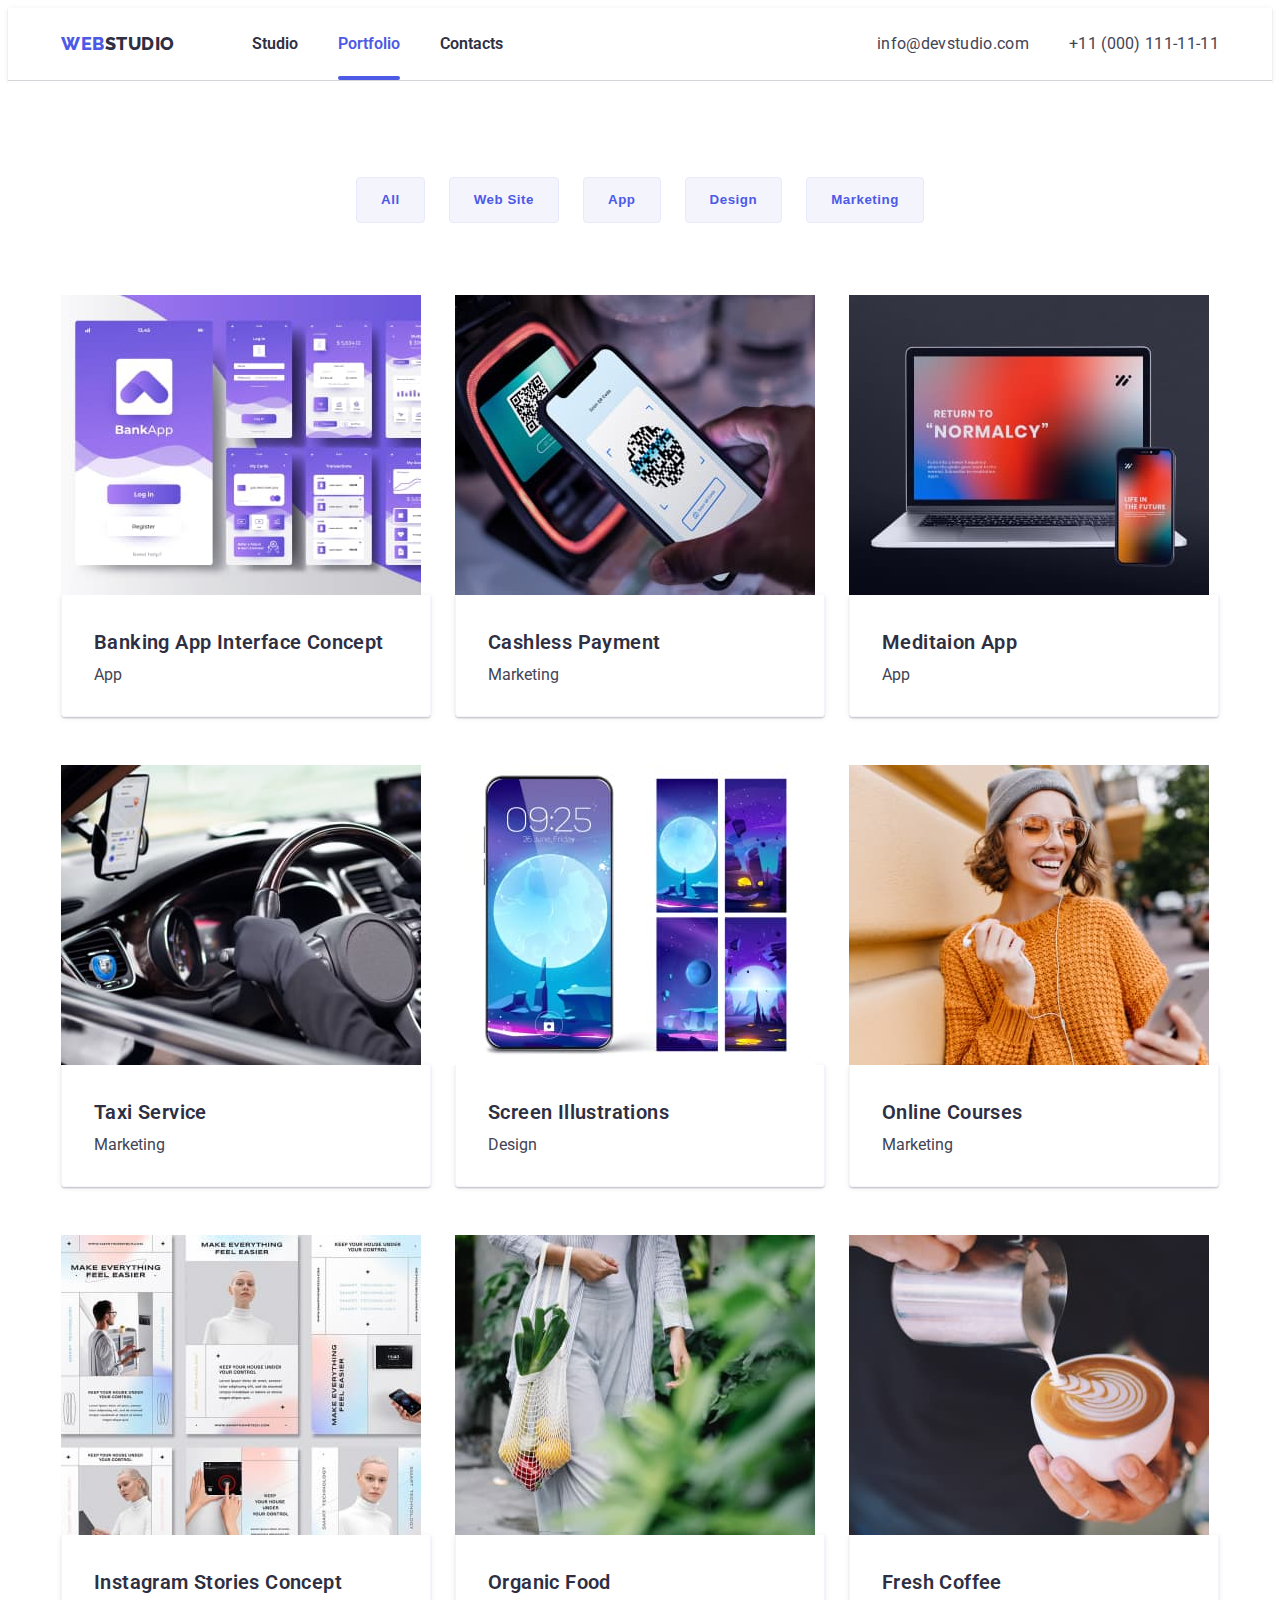
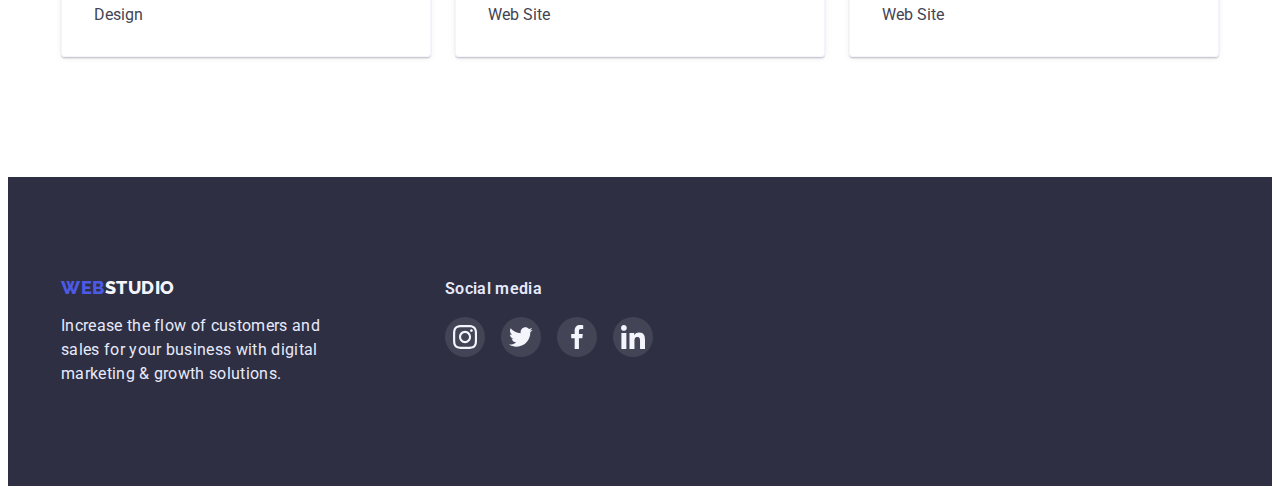
==== portfolio.html @ d8ff70f6 "copy_from_hw5" ====
<!DOCTYPE html>
<html lang="en">
  <head>
    <meta charset="UTF-8" />
    <meta http-equiv="X-UA-Compatible" content="IE=edge" />
    <!-- <meta name="viewport" content="width=device-width, initial-scale=1.0" /> -->
    <title>WebStudio</title>
    <link
      href="https://fonts.googleapis.com/css2?family=Raleway:wght@700;800&family=Roboto:wght@400;500;700;900&display=swap"
      rel="stylesheet"
    />
    <link
      rel="stylesheet"
      href="https://cdnjs.cloudflare.com/ajax/libs/modern-normalize/1.1.0/modern-normalize.min.css"
      integrity="sha512-wpPYUAdjBVSE4KJnH1VR1HeZfpl1ub8YT/NKx4PuQ5NmX2tKuGu6U/JRp5y+Y8XG2tV+wKQpNHVUX03MfMFn9Q=="
      crossorigin="anonymous"
      referrerpolicy="no-referrer"
    />
    <link rel="stylesheet" href="css/styles.css" />
  </head>

  <body>
    <header class="header">
      <div class="container">
        <nav>
          <a class="logo" href="/"><span class="logo-web">Web</span>Studio</a>
          <ul class="site-nav list">
            <li><a class="link" href="index.html">Studio</a></li>
            <li>
              <a class="link current-page" href="portfolio.html">Portfolio</a>
            </li>
            <li><a class="link" href="">Contacts</a></li>
          </ul>
        </nav>
        <ul class="contacts list">
          <li>
            <a class="link" href="mailto:info@devstudio.com">
              info@devstudio.com
            </a>
          </li>
          <li>
            <a class="link" href="tel:+11(000)111-11-11">+11 (000) 111-11-11</a>
          </li>
        </ul>
      </div>
    </header>
    <main>
      <section class="portfolio">
        <div class="container">
          <h1 class="hide-header">Portfolio</h1>
          <ul class="list filter-list">
            <li class="item list-gap">
              <button class="portfolio-button" type="button">All</button>
            </li>
            <li class="item list-gap">
              <button class="portfolio-button" type="button">Web Site</button>
            </li>
            <li class="item list-gap">
              <button class="portfolio-button" type="button">App</button>
            </li>
            <li class="item list-gap">
              <button class="portfolio-button" type="button">Design</button>
            </li>
            <li class="item list-gap">
              <button class="portfolio-button" type="button">Marketing</button>
            </li>
          </ul>
          <ul class="list portfolio-list">
            <li class="item">
              <a href="" class="portfolio-link">
                <div class="image-wrapper">
                  <img
                    src="images/bnk_app.jpg"
                    width="360"
                    alt="Banking App Interface Concept"
                  />
                  <div class="cover">
                    <p class="cover-text">
                      14 Stylish and User-Friendly App Design Concepts · Task
                      Manager App · Calorie Tracker App · Exotic Fruit Ecommerce
                      App · Cloud Storage App
                    </p>
                  </div>
                </div>

                <div class="portfolio-caption">
                  <h2 class="portfolio-title">Banking App Interface Concept</h2>
                  <p class="portfolio-type">App</p>
                </div>
              </a>
            </li>
            <li class="item">
              <a href="" class="portfolio-link">
                <div class="image-wrapper">
                  <img
                    src="images/cash_pay.jpg"
                    width="360"
                    alt="Cashless Payment"
                  />
                  <div class="cover">
                    <p class="cover-text">
                      14 Stylish and User-Friendly App Design Concepts · Task
                      Manager App · Calorie Tracker App · Exotic Fruit Ecommerce
                      App · Cloud Storage App
                    </p>
                  </div>
                </div>

                <div class="portfolio-caption">
                  <h2 class="portfolio-title">Cashless Payment</h2>
                  <p class="portfolio-type">Marketing</p>
                </div>
              </a>
            </li>
            <li class="item">
              <a href="" class="portfolio-link">
                <div class="image-wrapper">
                  <img
                    src="images/med_app.jpg"
                    width="360"
                    alt="Meditaion App"
                  />
                  <div class="cover">
                    <p class="cover-text">
                      14 Stylish and User-Friendly App Design Concepts · Task
                      Manager App · Calorie Tracker App · Exotic Fruit Ecommerce
                      App · Cloud Storage App
                    </p>
                  </div>
                </div>

                <div class="portfolio-caption">
                  <h2 class="portfolio-title">Meditaion App</h2>
                  <p class="portfolio-type">App</p>
                </div>
              </a>
            </li>
            <li class="item">
              <a href="" class="portfolio-link">
                <div class="image-wrapper">
                  <img
                    src="images/taxi_srv.jpg"
                    width="360"
                    alt="Taxi Service"
                  />
                  <div class="cover">
                    <p class="cover-text">
                      14 Stylish and User-Friendly App Design Concepts · Task
                      Manager App · Calorie Tracker App · Exotic Fruit Ecommerce
                      App · Cloud Storage App
                    </p>
                  </div>
                </div>

                <div class="portfolio-caption">
                  <h2 class="portfolio-title">Taxi Service</h2>
                  <p class="portfolio-type">Marketing</p>
                </div>
              </a>
            </li>
            <li class="item">
              <a href="" class="portfolio-link">
                <div class="image-wrapper">
                  <img
                    src="images/scr_ill.jpg"
                    width="360"
                    alt="Screen Illustrations"
                  />
                  <div class="cover">
                    <p class="cover-text">
                      14 Stylish and User-Friendly App Design Concepts · Task
                      Manager App · Calorie Tracker App · Exotic Fruit Ecommerce
                      App · Cloud Storage App
                    </p>
                  </div>
                </div>

                <div class="portfolio-caption">
                  <h2 class="portfolio-title">Screen Illustrations</h2>
                  <p class="portfolio-type">Design</p>
                </div>
              </a>
            </li>
            <li class="item">
              <a href="" class="portfolio-link">
                <div class="image-wrapper">
                  <img
                    src="images/onl_crs.jpg"
                    width="360"
                    alt="Online Courses"
                  />
                  <div class="cover">
                    <p class="cover-text">
                      14 Stylish and User-Friendly App Design Concepts · Task
                      Manager App · Calorie Tracker App · Exotic Fruit Ecommerce
                      App · Cloud Storage App
                    </p>
                  </div>
                </div>

                <div class="portfolio-caption">
                  <h2 class="portfolio-title">Online Courses</h2>
                  <p class="portfolio-type">Marketing</p>
                </div>
              </a>
            </li>
            <li class="item">
              <a href="" class="portfolio-link">
                <div class="image-wrapper">
                  <img
                    src="images/inst_cnc.jpg"
                    width="360"
                    alt="Instagram Stories Concept"
                  />
                  <div class="cover">
                    <p class="cover-text">
                      14 Stylish and User-Friendly App Design Concepts · Task
                      Manager App · Calorie Tracker App · Exotic Fruit Ecommerce
                      App · Cloud Storage App
                    </p>
                  </div>
                </div>

                <div class="portfolio-caption">
                  <h2 class="portfolio-title">Instagram Stories Concept</h2>
                  <p class="portfolio-type">Design</p>
                </div>
              </a>
            </li>
            <li class="item">
              <a href="" class="portfolio-link">
                <div class="image-wrapper">
                  <img src="images/org_fd.jpg" width="360" alt="Organic Food" />
                  <div class="cover">
                    <p class="cover-text">
                      14 Stylish and User-Friendly App Design Concepts · Task
                      Manager App · Calorie Tracker App · Exotic Fruit Ecommerce
                      App · Cloud Storage App
                    </p>
                  </div>
                </div>

                <div class="portfolio-caption">
                  <h2 class="portfolio-title">Organic Food</h2>
                  <p class="portfolio-type">Web Site</p>
                </div>
              </a>
            </li>
            <li class="item">
              <a href="" class="portfolio-link">
                <div class="image-wrapper">
                  <img
                    src="images/frsh_cff.jpg"
                    width="360"
                    alt="Fresh Coffee"
                  />
                  <div class="cover">
                    <p class="cover-text">
                      14 Stylish and User-Friendly App Design Concepts · Task
                      Manager App · Calorie Tracker App · Exotic Fruit Ecommerce
                      App · Cloud Storage App
                    </p>
                  </div>
                </div>

                <div class="portfolio-caption">
                  <h2 class="portfolio-title">Fresh Coffee</h2>
                  <p class="portfolio-type">Web Site</p>
                </div>
              </a>
            </li>
          </ul>
        </div>
      </section>
    </main>
    <footer class="footer">
      <div class="container">
        <div class="footer-layout">
          <div class="footer-block">
            <a class="logo link" href="/">
              <span class="logo-web">Web</span>Studio
            </a>
            <p class="appeal">
              Increase the flow of customers and sales for your business with
              digital marketing & growth solutions.
            </p>
          </div>
          <div class="footer-block">
            <b class="fotter-title">Social media</b>
            <ul class="list social-list">
              <li class="social-item">
                <a href="" class="social-link">
                  <svg class="social-icon" width="24" height="24">
                    <use href="./images/icons.svg#instagram"></use>
                  </svg>
                </a>
              </li>
              <li class="social-item">
                <a href="" class="social-link">
                  <svg class="social-icon" width="24" height="24">
                    <use href="./images/icons.svg#twitter"></use>
                  </svg>
                </a>
              </li>
              <li class="social-item">
                <a href="" class="social-link">
                  <svg class="social-icon" width="24" height="24">
                    <use href="./images/icons.svg#facebook"></use>
                  </svg>
                </a>
              </li>
              <li class="social-item">
                <a href="" class="social-link">
                  <svg class="social-icon" width="24" height="24">
                    <use href="./images/icons.svg#linkedin"></use>
                  </svg>
                </a>
              </li>
            </ul>
          </div>
        </div>
      </div>
    </footer>
  </body>
</html>
---- css/styles.css ----
/* основной цвет текста  #434455  */
/* вторичный цвет текста  #2E2F42 */
/* белый  #FFFFFF */
/* белый2 (подвал) logo  #F4F4FD */
/* белый2 (подвал) text  #E7E9FC   */
/* акцент #4D5AE5   */

/* цвет фона   #FFFFFF */

/* font-family: 'Raleway', sans-serif;
font-family: 'Roboto', sans-serif; */

:root {
    --slate: #434455;
    --navy-blue: #2e2f42;
    --iris: #4d5ae5;
    --activ-btn-color: #404bbf;
    --white: #ffffff;
    --cloud: #f4f4fd;
    --cornflower: #e7e9fc;
    --light-slate: #8e8f99;
    --green: #31d0aa;

    --modal-color: #fcfcfc;

    --transition-time: 250ms;
    --cub-bez: cubic-bezier(0.4, 0, 0.2, 1);
    --transition-type: var(--transition-time) var(--cub-bez);
}

body {
    background-color: var(--white);
    color: var(--slate);
    font-family: "Roboto", sans-serif;
}

h1,
h2,
h3,
p {
    margin-top: 0;
    margin-bottom: 0;
}

img {
    display: block;
    max-width: 100%;
    height: auto;
}

.container {
    margin-left: auto;
    margin-right: auto;
    width: 1158px;
    padding-left: 15px;
    padding-right: 15px;
}

.list {
    list-style: none;
    margin-top: 0;
    margin-bottom: 0;
    padding-left: 0;
}

.list-gap + .list-gap {
    margin-left: 24px;
}

.item {
    background-color: var(--white);
}

.hide-header {
    font-size: 0;
}

.section {
    padding-top: 120px;
    padding-bottom: 120px;
}

.header {
    background: var(--white);
    border-bottom: 1px solid rgba(46, 47, 66, 0.2);
    box-shadow: 0px 2px 1px rgba(46, 47, 66, 0.08), 0px 1px 1px rgba(46, 47, 66, 0.16),
        0px 1px 6px rgba(46, 47, 66, 0.08);
}

.header > .container {
    display: flex;
}

.header nav,
.header .site-nav,
.header .contacts {
    display: flex;
    align-items: center;
}

.site-nav li + li,
.contacts li + li {
    margin-left: 40px;
}

.header .contacts {
    margin-left: auto;
}

.header .logo {
    text-transform: uppercase;

    font-size: 18px;
    font-family: "Raleway";
    font-weight: 800;
    letter-spacing: 0.03em;
    color: var(--navy-blue);
    line-height: 1.33;

    transition: color var(--transition-type);
}

.logo,
.site-nav .link {
    color: var(--navy-blue);
    text-decoration: none;

    transition: color var(--transition-type);
}

.site-nav .link.current-page {
    color: var(--iris);
}

.logo,
.site-nav .link {
    display: inline-block;
    padding-bottom: 24px;
    padding-top: 24px;
}

.logo-web {
    color: var(--iris);
}

.header .logo:hover,
.header .logo:focus,
.site-nav .link:hover,
.site-nav .link:focus {
    color: var(--iris);
}

.contacts {
    margin-top: 0;
    margin-bottom: 0;
    padding-left: 0;
    line-height: 1.5;
}

.contacts .link {
    color: inherit;
    text-decoration: none;
    display: block;
    padding-bottom: 24px;
    padding-top: 24px;

    font-weight: inherit;
    letter-spacing: 0.02em;

    transition: color var(--transition-type);
}

.contacts .link:hover,
.contacts .link:focus {
    color: var(--iris);
}

.site-nav .link:active {
    color: var(--iris);
}

/* footer */

.footer {
    color: var(--cornflower);
    background-color: var(--navy-blue);
}

.footer .logo {
    text-transform: uppercase;

    padding: 0;

    font-size: 18px;
    font-family: "Raleway";
    font-weight: 800;
    letter-spacing: 0.03em;

    color: var(--cloud);
    line-height: 1.17;
    display: inline-block;
    margin-bottom: 16px;

    transition: color var(--transition-type);
}

.footer .logo:hover,
.footer .logo:focus {
    color: var(--iris);
}

.footer {
    padding-top: 100px;
    padding-bottom: 100px;
}

.appeal {
    max-width: 264px;
    line-height: 1.5;
    letter-spacing: 0.02em;
}

.footer-layout {
    display: flex;
    gap: 120px;
}

.fotter-title {
    display: inline-block;

    font-weight: 600;
    line-height: 1.5;
    letter-spacing: 0.02em;
    margin-bottom: 16px;
}

.footer .social-link {
    background-color: rgba(255, 255, 255, 0.1);

    transition: background-color var(--transition-type);
}

.social-icon {
    fill: var(--cloud);
}

.social-link:hover,
.social-link:focus {
    background-color: var(--green);
}

.footer .social-list {
    gap: 16px;
}

/*hero*/

.hero {
    max-width: 1440px;
    background: var(--navy-blue);
}

.hero-text {
    color: var(--white);
    text-align: center;
    width: 50%;
    margin-left: auto;
    margin-right: auto;

    font-weight: 600;
    font-size: 56px;
    line-height: 1.07;
    letter-spacing: 0.02em;
}

.hero-button {
    display: block;

    color: var(--white);
    border: none;
    box-shadow: 0px 4px 4px rgba(0, 0, 0, 0.15);
    border-radius: 4px;

    font-family: inherit;
    font-weight: 600;
    line-height: 1.19;
    letter-spacing: 0.04em;

    padding: 16px 32px;
    margin-left: auto;
    margin-right: auto;
    margin-top: 48px;

    transition: box-shadow var(--transition-type);
}

.hero {
    padding-top: 192px;
    padding-bottom: 192px;
}

.hero-button,
.hero-button:hover,
.hero-button:focus {
    background-color: var(--iris);
    box-shadow: 0px 1px 6px rgba(46, 47, 66, 0.08), 0px 1px 1px rgba(46, 47, 66, 0.16),
        0px 2px 1px rgba(46, 47, 66, 0.08);
}

.hero-button:active {
    background-color: var(--activ-btn-color);
    box-shadow: 0px 4px 4px rgba(0, 0, 0, 0.15);
}

.site-nav {
    font-weight: 600;
    margin-top: 0;
    margin-right: 0;
    margin-bottom: 0;
    margin-left: 77px;
    padding: 0;
    line-height: 1.5;
}

.overlay {
    margin-left: auto;
    margin-right: auto;

    background-repeat: no-repeat;
    background-image: linear-gradient(to right, rgba(46, 47, 66, 0.8), rgba(46, 47, 66, 0.8)),
        url(../images/people-office_1_min.jpg);
    background-size: contain;
    background-position: center;
}

/* features */

.features {
    background-color: var(--white);
}

.features-title {
    color: var(--navy-blue);
    font-weight: 600;
    font-size: 20px;
    line-height: 1.2;
    letter-spacing: 0.02em;

    margin-bottom: 8px;
}

.features-list {
    display: flex;
    gap: 24px;
}

.features-text,
.team-job {
    line-height: 1.5;
    letter-spacing: 0.02em;
}

.features-svg {
    display: flex;
    justify-content: center;
    align-items: center;
    height: 112px;
    margin-bottom: 8px;
    background-color: var(--cloud);
}

.features-icon {
    width: 64px;
    height: 64px;
}

.features-list .item {
    width: 100%;
}

/* product */

.product {
    background-color: var(--white);
    padding-bottom: 120px;
}

.product-title,
.team-title {
    color: var(--navy-blue);
    font-weight: 700;
    font-size: 36px;
    line-height: 1.11;
    letter-spacing: 0.02em;
    text-align: center;

    margin-bottom: 72px;
}

.product-list {
    display: flex;
    justify-content: space-between;
}

/* team */

.team {
    background-color: var(--cloud);
}

.card-content {
    padding-top: 32px;
    padding-bottom: 32px;

    box-shadow: 0px 1px 6px rgba(46, 47, 66, 0.08), 0px 1px 1px rgba(46, 47, 66, 0.16),
        0px 2px 1px rgba(46, 47, 66, 0.08);
    border-radius: 0px 0px 4px 4px;
}

.team-employee {
    color: var(--navy-blue);
    font-weight: 600;
    font-size: 20px;
    line-height: 1.5;
    letter-spacing: 0.02em;
    text-align: center;

    margin-bottom: 8px;
}

.team-job {
    text-align: center;
    margin-bottom: 8px;
}

.team-list {
    display: flex;
    justify-content: space-between;
}

.team-list > .item {
    background-color: var(--white);
}

.social-list {
    display: flex;
    justify-content: center;
    gap: 24px;
}

.social-link {
    display: flex;
    justify-content: center;
    align-items: center;
    width: 40px;
    height: 40px;
    background-color: var(--iris);
    border-radius: 50%;

    transition: background-color var(--transition-type);
}

/* customers */

.customers-title {
    color: var(--navy-blue);
    font-weight: 700;
    font-size: 36px;
    line-height: 1.17;
    letter-spacing: 0.03em;
    text-align: center;
    margin-bottom: 72px;
}

.customers-list {
    display: flex;
    justify-content: center;
    gap: 24px;
}

.customers-item {
    display: flex;
    justify-content: center;
    align-items: center;
    height: 88px;
    flex-basis: calc((100% - 24px * 5) / 6);
}

.customers-link {
    display: flex;
    justify-content: center;
    align-items: center;
    fill: var(--light-slate);
    width: 100%;
    height: 100%;

    border: 1px solid var(--light-slate);
    border-radius: 4px;

    transition: fill var(--transition-type), border-color var(--transition-type);
}

.customers-icon {
    width: 104px;
    height: 56px;

    fill: inherit;
}

.customers-link:hover,
.customers-link:focus {
    fill: var(--iris);
    border-color: var(--iris);
}

/* portfolio */

.portfolio-button {
    color: var(--iris);
    background-color: var(--cloud);
    font-weight: 600;
    letter-spacing: 0.04em;
    line-height: 1.5;
    border: 1px solid var(--cornflower);
    border-radius: 4px;
    padding: 12px 24px;

    transition: color var(--transition-type), background-color var(--transition-type), box-shadow var(--transition-type);
}

.portfolio-button:hover,
.portfolio-button:focus {
    cursor: pointer;
    color: var(--white);
    background-color: var(--iris);

    box-shadow: 0px 3px 1px rgba(0, 0, 0, 0.1), 0px 2px 1px rgba(0, 0, 0, 0.08), 0px 2px 2px rgba(0, 0, 0, 0.12);
}

.portfolio-button:active {
    background-color: var(--activ-btn-color);
}

.portfolio-title {
    font-weight: 600;
    font-size: 20px;
    line-height: 1.5;
    letter-spacing: 0.02em;
    color: var(--navy-blue);

    margin-bottom: 8px;
}

.portfolio {
    padding-top: 96px;
    padding-bottom: 120px;
    background-color: var(--white);
}

.filter-list {
    display: flex;
    justify-content: center;
    margin-bottom: 72px;
}

.filter-list li + li {
    margin-left: 24px;
}

.portfolio-list {
    display: flex;
    flex-wrap: wrap;
    column-gap: 24px;
    row-gap: 48px;
}

.portfolio-list > li {
    flex-basis: calc((100% - 48px) / 3);
}

.portfolio-caption {
    padding-top: 32px;
    padding-right: 32px;
    padding-bottom: 32px;
    padding-left: 32px;

    border-right: 0.5px solid var(--cloud);
    border-bottom: 0.5px solid var(--cloud);
    border-left: 0.5px solid var(--cloud);

    box-shadow: 0px 1px 6px rgba(46, 47, 66, 0.08), 0px 1px 1px rgba(46, 47, 66, 0.16),
        0px 2px 1px rgba(46, 47, 66, 0.08);

    border-radius: 0px 0px 4px 4px;
}

.portfolio-list .portfolio-link {
    text-decoration: none;
    transition: box-shadow var(--transition-type);
}

.portfolio-list .portfolio-link:hover,
.portfolio-list .portfolio-link:focus {
    box-shadow: 0px 1px 6px rgba(46, 47, 66, 0.08), 0px 1px 1px rgba(46, 47, 66, 0.16),
        0px 2px 1px rgba(46, 47, 66, 0.08);
    border-radius: 0px 0px 4px 4px;
}

.portfolio-type {
    color: var(--slate);
}

/* modal window */

.backdrop {
    position: fixed;
    top: 0;
    left: 0;

    width: 100%;
    height: 100%;
    background-color: rgba(46, 47, 66, 0.4);

    opacity: 1;
    transition: opacity var(--transition-type);
}

.backdrop.is-hidden {
    opacity: 0;
    pointer-events: none;
}

.modal {
    width: 408px;
    height: 584px;
    background-color: var(--modal-color);
    padding-top: 72px;
    padding-left: 24px;
    padding-right: 24px;

    box-shadow: 0px 1px 1px rgba(0, 0, 0, 0.14), 0px 1px 3px rgba(0, 0, 0, 0.12), 0px 2px 1px rgba(0, 0, 0, 0.2);
    border-radius: 4px;

    position: absolute;
    top: 50%;
    left: 50%;
    transform: translate(-50%, -50%) scale(1);

    transition: transform var(--transition-type);
}

.backdrop.is-hidden .modal {
    transform: translate(-50%, -50%) scale(2);
}

.close-btn {
    position: absolute;
    top: 24px;
    right: 24px;
    display: flex;
    justify-content: center;
    align-items: center;
    background-color: var(--cornflower);
    border: 1px solid rgba(0, 0, 0, 0.1);

    width: 24px;
    height: 24px;
    border-radius: 50%;

    cursor: pointer;

    transition: box-shadow var(--transition-type);
}

.close-btn:hover,
.close-btn:focus {
    box-shadow: 0px 1px 6px rgba(46, 47, 66, 0.08), 0px 1px 1px rgba(46, 47, 66, 0.16),
        0px 2px 1px rgba(46, 47, 66, 0.08);
}

.modal-title{
    font-size: 16px;
    font-weight: 500;
    line-height: 1.5;
    letter-spacing: 0.02em;
}

/* current-page */

.current-page {
    position: relative;
}

.current-page::after {
    position: absolute;
    bottom: 0;
    content: "";
    display: block;
    width: 100%;
    height: 4px;
    border-radius: 2px;
    background-color: var(--iris);
}

/* image-wrapper */

.image-wrapper {
    position: relative;
    overflow: hidden;
}

.cover-text {
    color: var(--cloud);
    line-height: 1.5;
    letter-spacing: 0.02em;
}

.cover {
    position: absolute;

    top: 0;
    left: 0;
    width: 100%;
    height: 100%;
    padding: 40px 32px;
    background-color: var(--iris);
    transform: translateY(100%);
    transition: transform var(--transition-type);
}

.portfolio-list .portfolio-link:hover .cover,
.portfolio-list .portfolio-link:focus .cover {
    transform: translateY(0);
    opacity: 1;
}

/* Subscribe */
.right-side {
    margin-left: auto;
}

.set-line{
    display: flex;
    gap: 24px;
}

.email {
    display: block;
    
    padding: 8px 16px;
    color: rgba(255, 255, 255, 1);
    font-size: 12px;
    line-height: 2;
    letter-spacing: 0.04em;
    
    background-color: var(--navy-blue);
    

    border: 1px solid rgba(255, 255, 255, 0.3);
    filter: drop-shadow(0px 4px 4px rgba(0, 0, 0, 0.15));
    border-radius: 4px
}

.email::placeholder{
    color: rgba(255, 255, 255, 0.6);
    font-size: 12px;
    line-height: 2;
    letter-spacing: 0.04em;
/*    background-color: var(--navy-blue);*/
}

.Subscribe-btn{
    font-weight: 500;
    line-height: 1.5;
    letter-spacing: 0.04em;
    padding: 8px 24px;
    background-color: var(--iris);
    color: var(--white);
    border-color: var(--iris);
    border-radius: 4px;
}
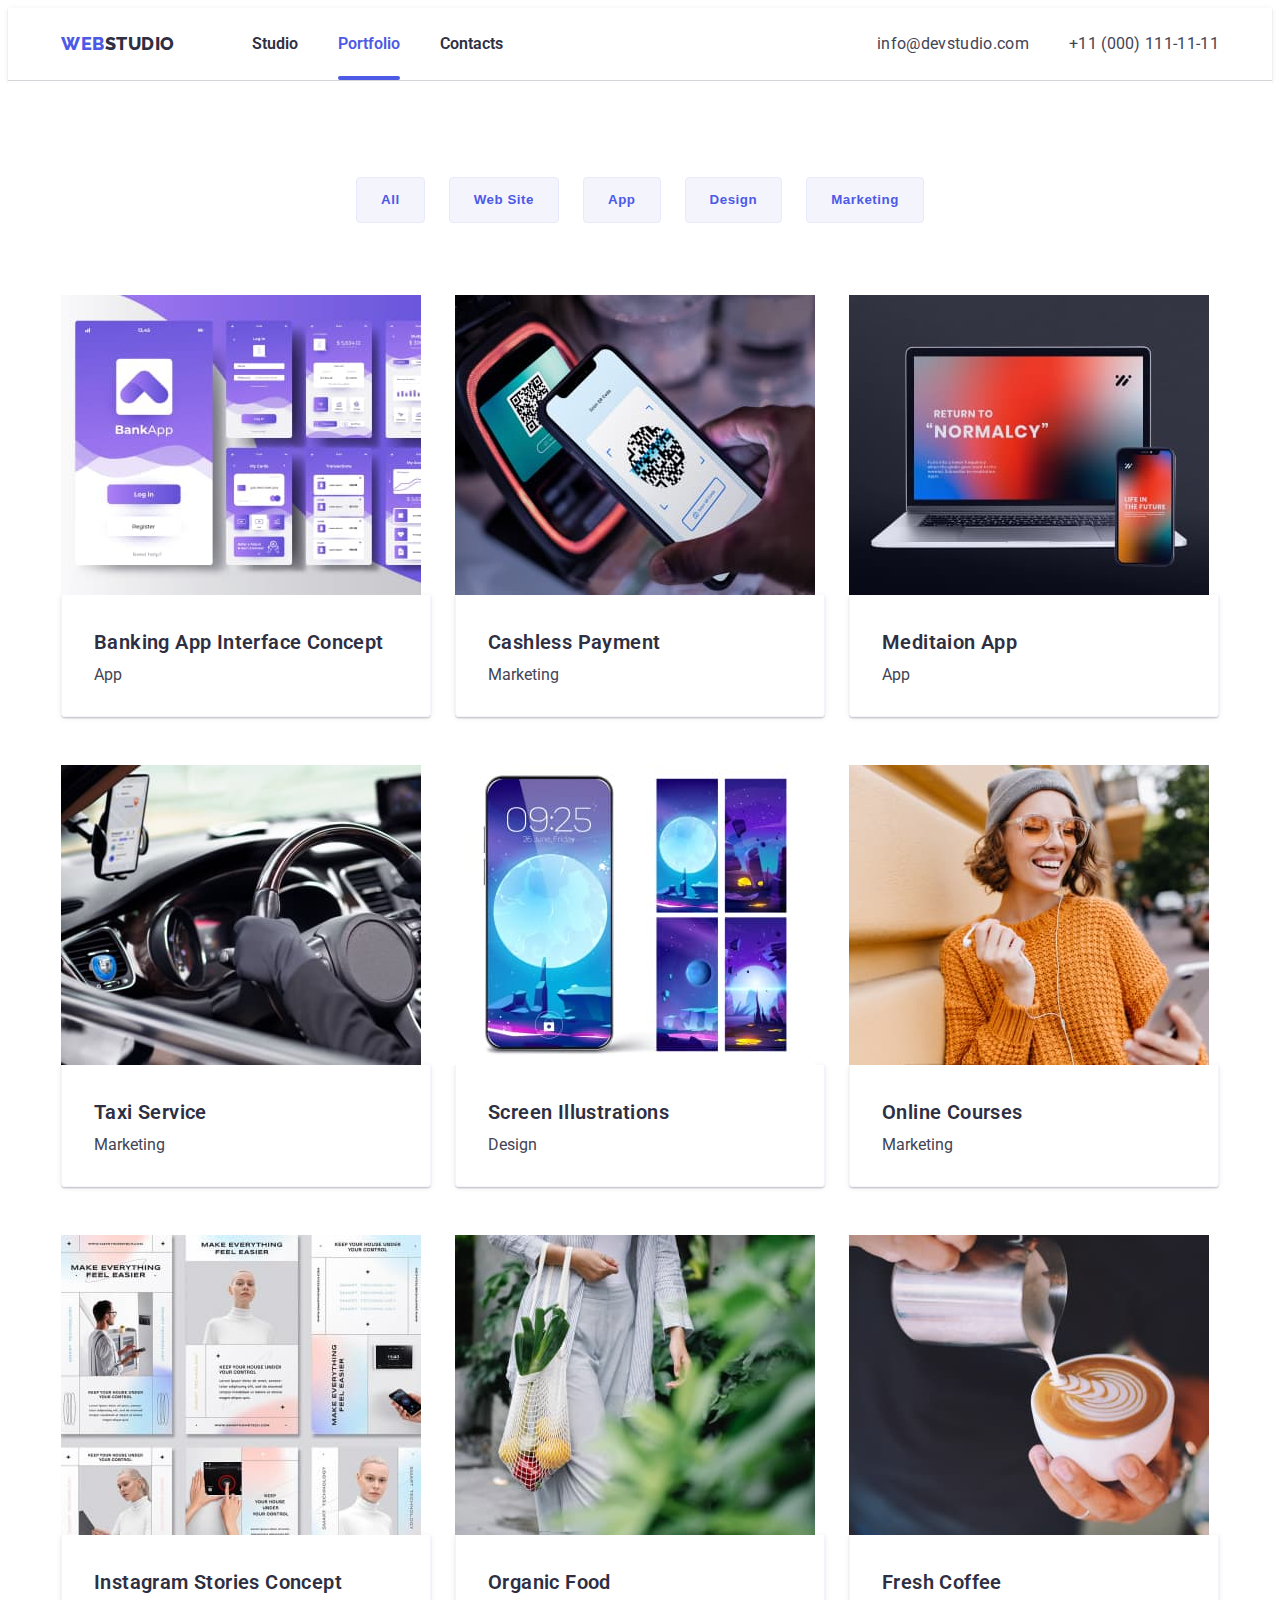
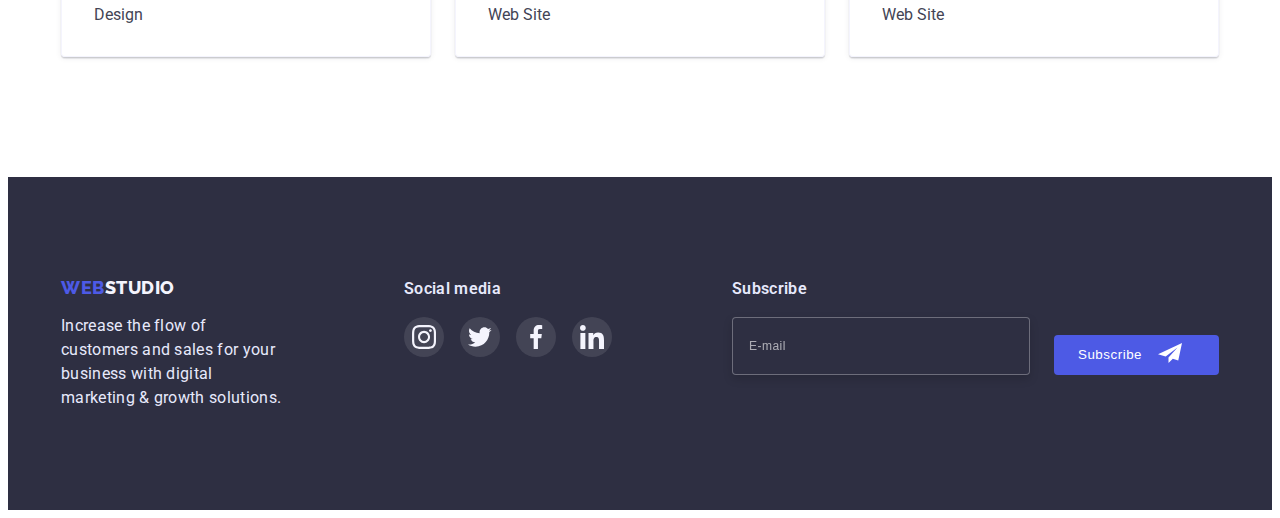
==== commit a3b204cc: "added footer form on portfolio" ====
--- a/portfolio.html
+++ b/portfolio.html
@@ -318,6 +318,21 @@
               </li>
             </ul>
           </div>
+          <!--   Subscribe form    -->
+          <form class="footer-block right-side">
+            <div class="set-line">
+              <label>
+                <b class="fotter-title">Subscribe</b>
+                <input
+                  type="email"
+                  name="email"
+                  class="email"
+                  placeholder="E-mail"
+                />
+              </label>
+              <button type="submit" class="Subscribe-btn">Subscribe</button>
+            </div>
+          </form>
         </div>
       </div>
     </footer>
--- a/css/styles.css
+++ b/css/styles.css
@@ -22,6 +22,7 @@
     --green: #31d0aa;
 
     --modal-color: #fcfcfc;
+    --light-slate: #8e8f99;
 
     --transition-time: 250ms;
     --cub-bez: cubic-bezier(0.4, 0, 0.2, 1);
@@ -608,81 +609,6 @@
 
 .portfolio-type {
     color: var(--slate);
-}
-
-/* modal window */
-
-.backdrop {
-    position: fixed;
-    top: 0;
-    left: 0;
-
-    width: 100%;
-    height: 100%;
-    background-color: rgba(46, 47, 66, 0.4);
-
-    opacity: 1;
-    transition: opacity var(--transition-type);
-}
-
-.backdrop.is-hidden {
-    opacity: 0;
-    pointer-events: none;
-}
-
-.modal {
-    width: 408px;
-    height: 584px;
-    background-color: var(--modal-color);
-    padding-top: 72px;
-    padding-left: 24px;
-    padding-right: 24px;
-
-    box-shadow: 0px 1px 1px rgba(0, 0, 0, 0.14), 0px 1px 3px rgba(0, 0, 0, 0.12), 0px 2px 1px rgba(0, 0, 0, 0.2);
-    border-radius: 4px;
-
-    position: absolute;
-    top: 50%;
-    left: 50%;
-    transform: translate(-50%, -50%) scale(1);
-
-    transition: transform var(--transition-type);
-}
-
-.backdrop.is-hidden .modal {
-    transform: translate(-50%, -50%) scale(2);
-}
-
-.close-btn {
-    position: absolute;
-    top: 24px;
-    right: 24px;
-    display: flex;
-    justify-content: center;
-    align-items: center;
-    background-color: var(--cornflower);
-    border: 1px solid rgba(0, 0, 0, 0.1);
-
-    width: 24px;
-    height: 24px;
-    border-radius: 50%;
-
-    cursor: pointer;
-
-    transition: box-shadow var(--transition-type);
-}
-
-.close-btn:hover,
-.close-btn:focus {
-    box-shadow: 0px 1px 6px rgba(46, 47, 66, 0.08), 0px 1px 1px rgba(46, 47, 66, 0.16),
-        0px 2px 1px rgba(46, 47, 66, 0.08);
-}
-
-.modal-title{
-    font-size: 16px;
-    font-weight: 500;
-    line-height: 1.5;
-    letter-spacing: 0.02em;
 }
 
 /* current-page */
@@ -734,48 +660,325 @@
     opacity: 1;
 }
 
+/* modal window */
+
+.backdrop {
+    position: fixed;
+    top: 0;
+    left: 0;
+
+    width: 100%;
+    height: 100%;
+    background-color: rgba(46, 47, 66, 0.4);
+
+    opacity: 1;
+    transition: opacity var(--transition-type);
+}
+
+.backdrop.is-hidden {
+    opacity: 0;
+    pointer-events: none;
+}
+
+.modal {
+    width: 408px;
+    min-height: 584px;
+    background-color: var(--modal-color);
+    padding-top: 72px;
+    padding-left: 24px;
+    padding-right: 24px;
+    padding-bottom: 24px;
+
+    box-shadow: 0px 1px 1px rgba(0, 0, 0, 0.14), 0px 1px 3px rgba(0, 0, 0, 0.12), 0px 2px 1px rgba(0, 0, 0, 0.2);
+    border-radius: 4px;
+
+    position: absolute;
+    top: 50%;
+    left: 50%;
+    transform: translate(-50%, -50%) scale(1);
+
+    transition: transform var(--transition-type);
+}
+
+.backdrop.is-hidden .modal {
+    transform: translate(-50%, -50%) scale(2);
+}
+
+.close-btn {
+    position: absolute;
+    top: 24px;
+    right: 24px;
+    display: flex;
+    justify-content: center;
+    align-items: center;
+    background-color: var(--cornflower);
+    border: 1px solid rgba(0, 0, 0, 0.1);
+
+    width: 24px;
+    height: 24px;
+    border-radius: 50%;
+
+    cursor: pointer;
+
+    transition: box-shadow var(--transition-type), background-color var(--transition-type);
+}
+
+.close-btn:hover,
+.close-btn:focus {
+    /* box-shadow: 0px 1px 6px rgba(46, 47, 66, 0.08), 0px 1px 1px rgba(46, 47, 66, 0.16),
+        0px 2px 1px rgba(46, 47, 66, 0.08); */
+    box-shadow: 0px 1px 6px rgba(46, 47, 66, 0.08), 0px 1px 1px rgba(46, 47, 66, 0.16),
+        0px 2px 1px rgba(46, 47, 66, 0.08);
+}
+
+.close-btn:active {
+    background-color: var(--activ-btn-color);
+}
+
+.modal-title {
+    font-size: 16px;
+    font-weight: 500;
+    line-height: 1.5;
+    letter-spacing: 0.02em;
+    margin-bottom: 14px;
+    text-align: center;
+}
+
+.modal-form {
+    /* width: 100%; */
+    /* margin-left: auto;
+    margin-right: auto; */
+}
+
+.modal-label {
+    display: block;
+    font-size: 12px;
+    color: var(--light-slate);
+    line-height: calc(4/3);
+    letter-spacing: 0.04em;
+}
+
+/* .modal-label:active{
+    border: 1px solid var(--iris);
+    border-radius: 4px;
+} */
+
+.modal-input {
+    display: block;
+    width: 100%;
+    margin-top: 4px;
+    padding-top: 8px;
+    padding-bottom: 8px;
+    padding-left: 38px;
+    padding-right: 16px;
+
+    border: 1px solid rgba(33, 33, 33, 0.2);
+    border-radius: 4px;
+
+    transition: border-color var(--transition-type);
+}
+
+.modal-input:focus,
+.modal-comment:focus {
+    outline: none;
+    border-color: var(--iris);
+}
+
+.modal-item + .modal-item {
+    margin-top: 8px;
+}
+
+.modal-item:nth-last-child(1) {
+    margin-top: 16px;
+}
+
+.phone-label,
+.email-label{
+    font-size: 12px;
+    line-height: calc(7/6);
+    letter-spacing: 0.01em;
+}
+
+.modal-comment {
+    font-size: 12px;
+    line-height: 1.33333;
+
+    resize: none;
+
+    width: 100%;
+    height: 120px;
+    margin-top: 4px;
+    padding-top: 8px;
+    padding-bottom: 8px;
+    padding-left: 16px;
+    padding-right: 16px;
+
+    border: 1px solid rgba(33, 33, 33, 0.2);
+    border-radius: 4px;
+
+    transition: border-color var(--transition-type);
+}
+
+.modal-comment::placeholder {
+    color: rgba(117, 117, 117, 0.5);
+}
+
+.input-wrapper {
+    position: relative;
+}
+
+.modal-icon {
+    position: absolute;
+    width: 18px;
+    height: 24px;
+
+    left: 16px;
+    bottom: 50%;
+    transform: translateY(50%);
+
+    fill: var(--navy-blue);
+    transition: fill var(--transition-type);
+}
+
+.modal-input:focus + .modal-icon {
+    fill: var(--iris);
+}
+
+.acceptance {
+    -webkit-appearance: none;
+    -moz-appearance: none;
+    appearance: none;
+    position: absolute;
+}
+
+.centering {
+    display: flex;
+    align-items: center;
+
+    color: #757575;
+}
+
+.acceptance-icon {
+    display: inline-block;
+    width: 16px;
+    height: 16px;
+    margin-right: 8px;
+    background-image: url(../images/checkbox_Default.svg);
+    background-size: contain;
+    background-origin: border-box;
+
+    transition: background-color var(--transition-type);
+}
+
+.acceptance:checked + .acceptance-icon {
+    background-color: var(--activ-btn-color);
+    background-size: contain;
+    background-origin: border-box;
+    border-color: transparent;
+}
+
+.link-privacy {
+    color: var(--iris);
+    display: inline-block;
+}
+
+.modal-btn-snd {
+    margin-left: auto;
+    margin-right: auto;
+    display: block;
+    margin-top: 24px;
+
+    width: 169px;
+    padding-top: 16px;
+    padding-bottom: 16px;
+
+    font-weight: 500;
+    font-size: 16px;
+    line-height: 1.5;
+    letter-spacing: 0.04em;
+    background-color: var(--iris);
+    color: var(--white);
+
+    box-shadow: 0px 4px 4px rgba(0, 0, 0, 0.15);
+    border-radius: 4px;
+    border: none;
+}
+
+.modal-btn-snd:active{
+    background-color: var(--activ-btn-color);
+}
+
 /* Subscribe */
 .right-side {
     margin-left: auto;
 }
 
-.set-line{
-    display: flex;
+.set-line {
+    display: flex;
+    align-items: flex-end;
     gap: 24px;
 }
 
 .email {
     display: block;
-    
+    width: 264px;
+    height: 40px;
     padding: 8px 16px;
     color: rgba(255, 255, 255, 1);
     font-size: 12px;
     line-height: 2;
     letter-spacing: 0.04em;
-    
+
     background-color: var(--navy-blue);
-    
 
     border: 1px solid rgba(255, 255, 255, 0.3);
     filter: drop-shadow(0px 4px 4px rgba(0, 0, 0, 0.15));
-    border-radius: 4px
-}
-
-.email::placeholder{
+    border-radius: 4px;
+    outline: none;
+    
+    transition: border-color var(--transition-type);
+}
+
+.email::placeholder {
     color: rgba(255, 255, 255, 0.6);
     font-size: 12px;
     line-height: 2;
     letter-spacing: 0.04em;
-/*    background-color: var(--navy-blue);*/
-}
-
-.Subscribe-btn{
+}
+
+.email:focus{
+    border-color: var(--iris);
+}
+
+.Subscribe-btn {
+    display: flex;
+    align-items: center;
+    width: 165px;
+    height: 40px;
     font-weight: 500;
     line-height: 1.5;
     letter-spacing: 0.04em;
-    padding: 8px 24px;
+    padding-top: 8px;
+    padding-left: 24px;
+    padding-bottom: 8px;
+    padding-right: 24px;
     background-color: var(--iris);
     color: var(--white);
+    border: 0;
     border-color: var(--iris);
     border-radius: 4px;
-}+}
+
+.Subscribe-btn::after{
+    content: '';
+    background-image: url(../images/icon%20send.svg);
+    background-repeat: no-repeat;
+    width: 24px;
+	height: 24px;
+    margin-left: 16px;
+}
+
+.Subscribe-btn:active{
+    background-color: var(--activ-btn-color);
+}
+
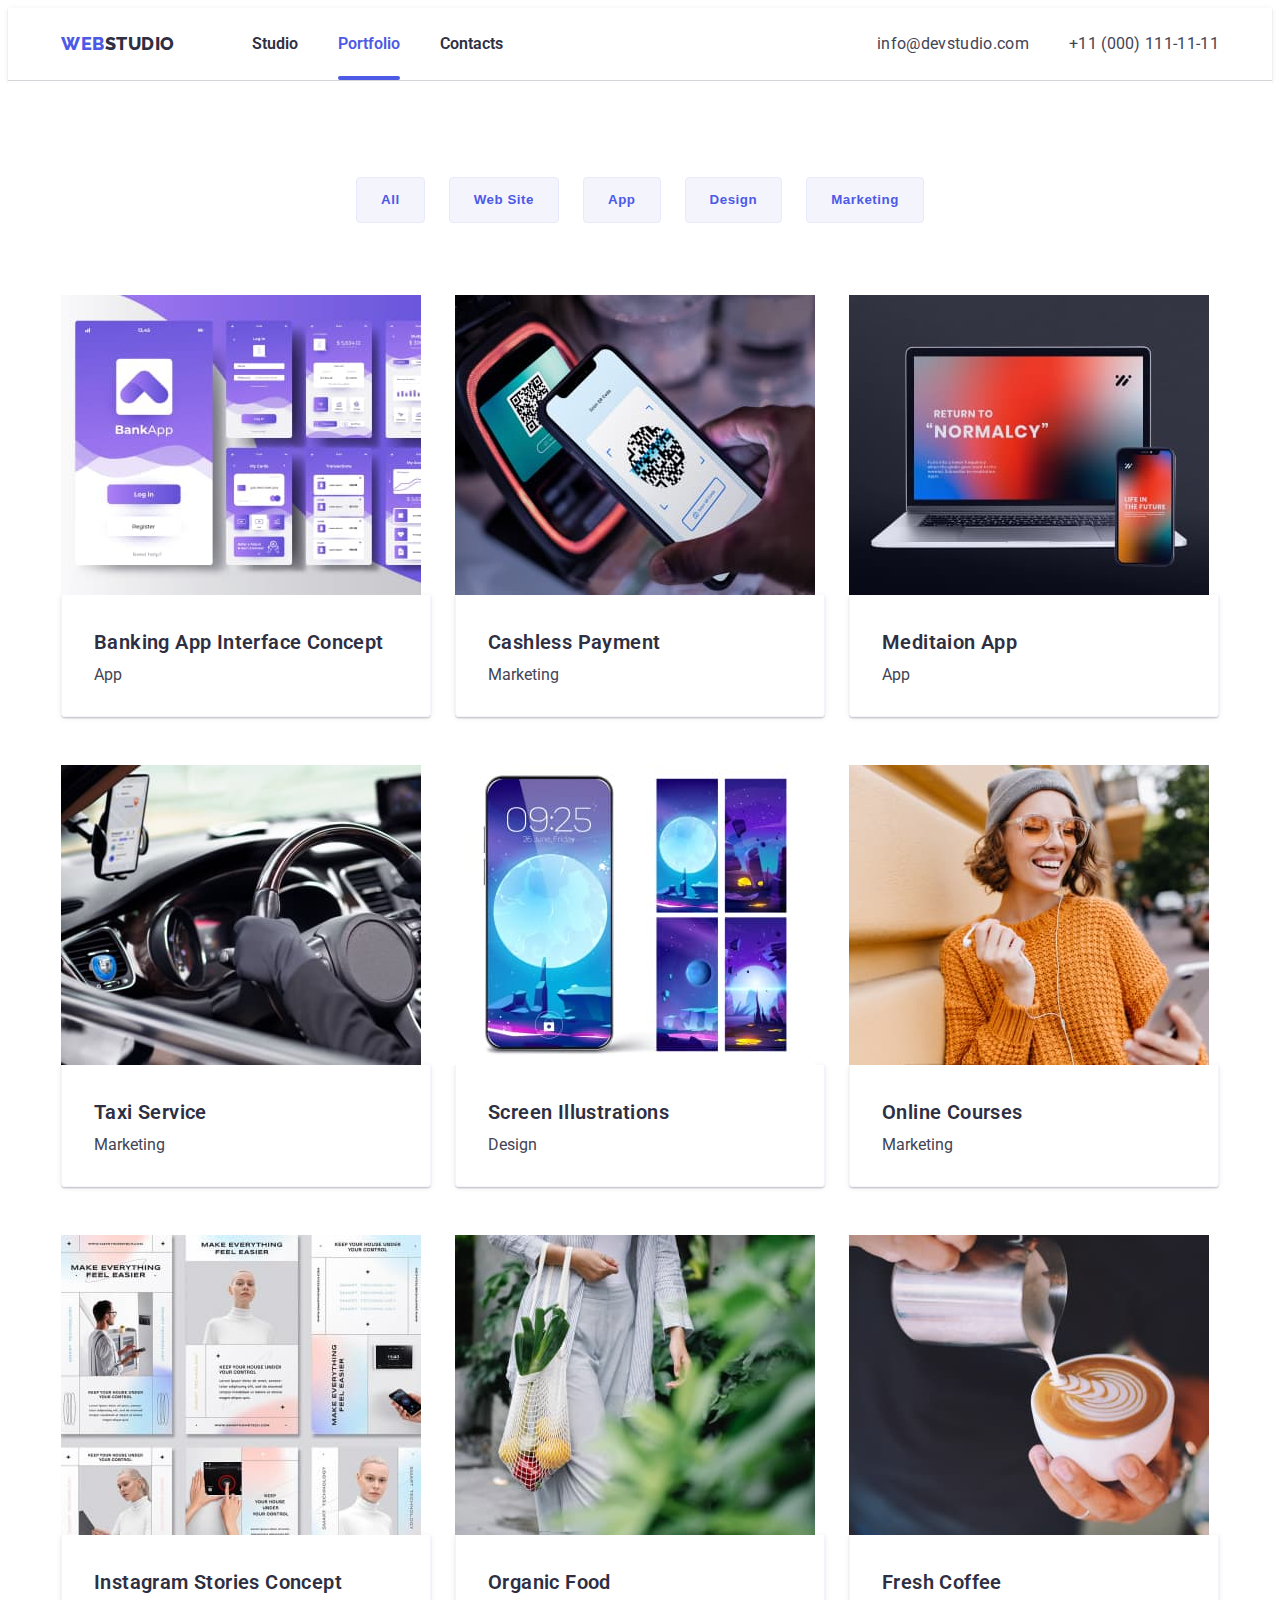
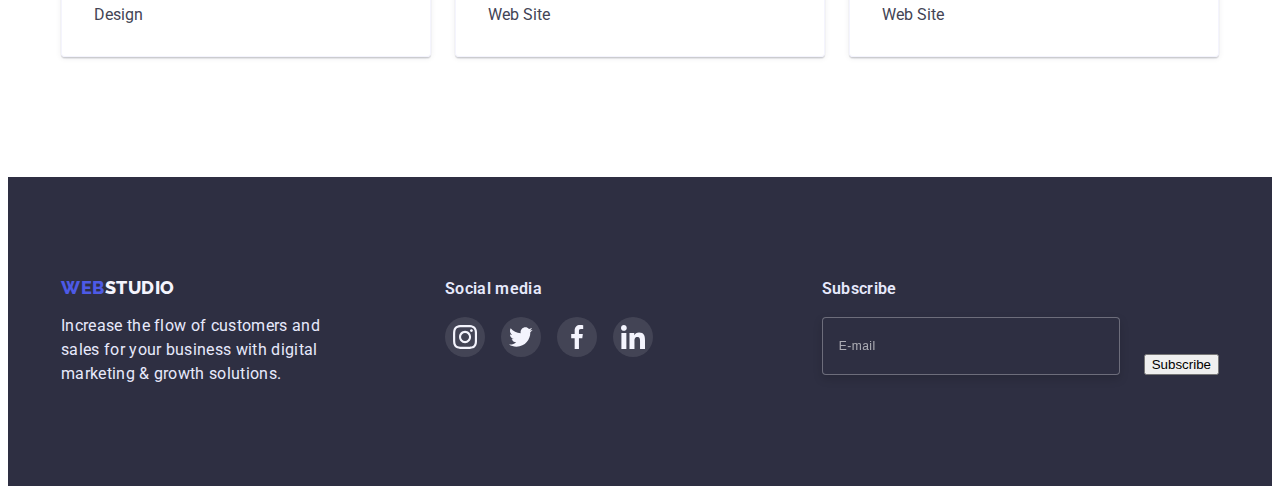
==== commit ab38a068: "focus checkbox" ====
--- a/portfolio.html
+++ b/portfolio.html
@@ -3,7 +3,7 @@
   <head>
     <meta charset="UTF-8" />
     <meta http-equiv="X-UA-Compatible" content="IE=edge" />
-    <!-- <meta name="viewport" content="width=device-width, initial-scale=1.0" /> -->
+    <meta name="viewport" content="width=device-width, initial-scale=1.0" />
     <title>WebStudio</title>
     <link
       href="https://fonts.googleapis.com/css2?family=Raleway:wght@700;800&family=Roboto:wght@400;500;700;900&display=swap"
--- a/css/styles.css
+++ b/css/styles.css
@@ -682,7 +682,6 @@
 
 .modal {
     width: 408px;
-    min-height: 584px;
     background-color: var(--modal-color);
     padding-top: 72px;
     padding-left: 24px;
@@ -751,6 +750,7 @@
 }
 
 .modal-label {
+    /* position: relative; */
     display: block;
     font-size: 12px;
     color: var(--light-slate);
@@ -767,8 +767,8 @@
     display: block;
     width: 100%;
     margin-top: 4px;
-    padding-top: 8px;
-    padding-bottom: 8px;
+    padding-top: 11px;
+    padding-bottom: 11px;
     padding-left: 38px;
     padding-right: 16px;
 
@@ -800,6 +800,8 @@
 }
 
 .modal-comment {
+    display: block;
+
     font-size: 12px;
     line-height: 1.33333;
 
@@ -834,7 +836,7 @@
 
     left: 16px;
     bottom: 50%;
-    transform: translateY(50%);
+    transform: translateY(95%);
 
     fill: var(--navy-blue);
     transition: fill var(--transition-type);
@@ -870,12 +872,46 @@
     transition: background-color var(--transition-type);
 }
 
+.acceptance:focus + .acceptance-icon
+{
+    background-image: url(../images/checkbox_empty.svg);
+    /* background-origin: content-box; */
+    border: 2px solid var(--iris);
+    border-radius: 3px;
+}
+
+
 .acceptance:checked + .acceptance-icon {
+    background-image: url(../images/checkbox_Default.svg);
+    background-color: var(--activ-btn-color);
+    background-origin: border-box;
+    border-color: transparent;
+    border-radius: 3px;
+}
+
+/* .acceptance:checked.acceptance:focus + .acceptance-icon{
+    background-image: url(../images/checkbox_Default_big.svg);
+    border-radius: 3px;
+    background-origin: border-box;
+    border-color: transparent;
+} */
+
+.acceptance:checked.acceptance:hover.acceptance.focus + .acceptance-icon{
+    background-color: var(--activ-btn-color);
+}
+
+.acceptance:checked.acceptance:hover + .acceptance-icon{
+    background-color: var(--activ-btn-color);
+}
+
+.acceptance:checked.acceptance:hover + .acceptance-icon {
     background-color: var(--activ-btn-color);
     background-size: contain;
     background-origin: border-box;
     border-color: transparent;
 }
+
+
 
 .link-privacy {
     color: var(--iris);
@@ -950,7 +986,7 @@
     border-color: var(--iris);
 }
 
-.Subscribe-btn {
+.subscribe-btn {
     display: flex;
     align-items: center;
     width: 165px;
@@ -969,7 +1005,7 @@
     border-radius: 4px;
 }
 
-.Subscribe-btn::after{
+.subscribe-btn::after{
     content: '';
     background-image: url(../images/icon%20send.svg);
     background-repeat: no-repeat;
@@ -978,7 +1014,7 @@
     margin-left: 16px;
 }
 
-.Subscribe-btn:active{
+.subscribe-btn:active{
     background-color: var(--activ-btn-color);
 }
 
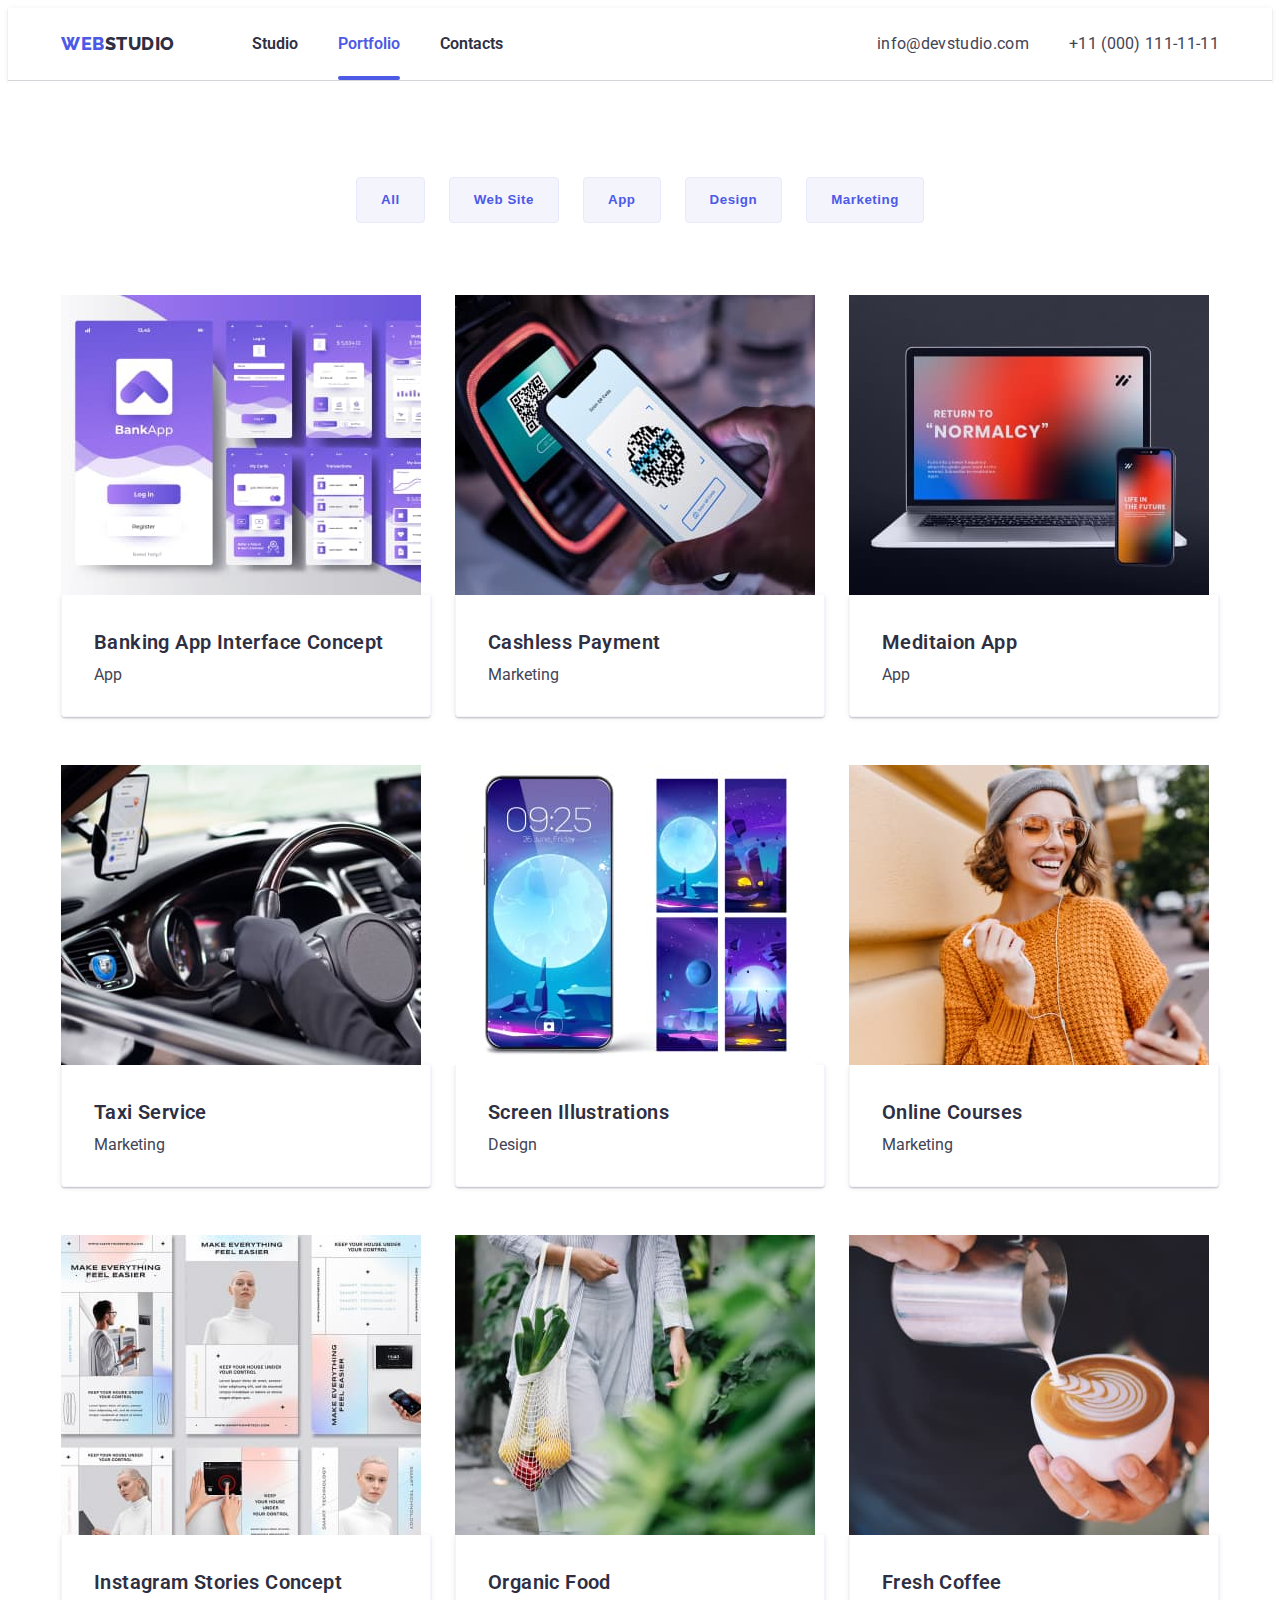
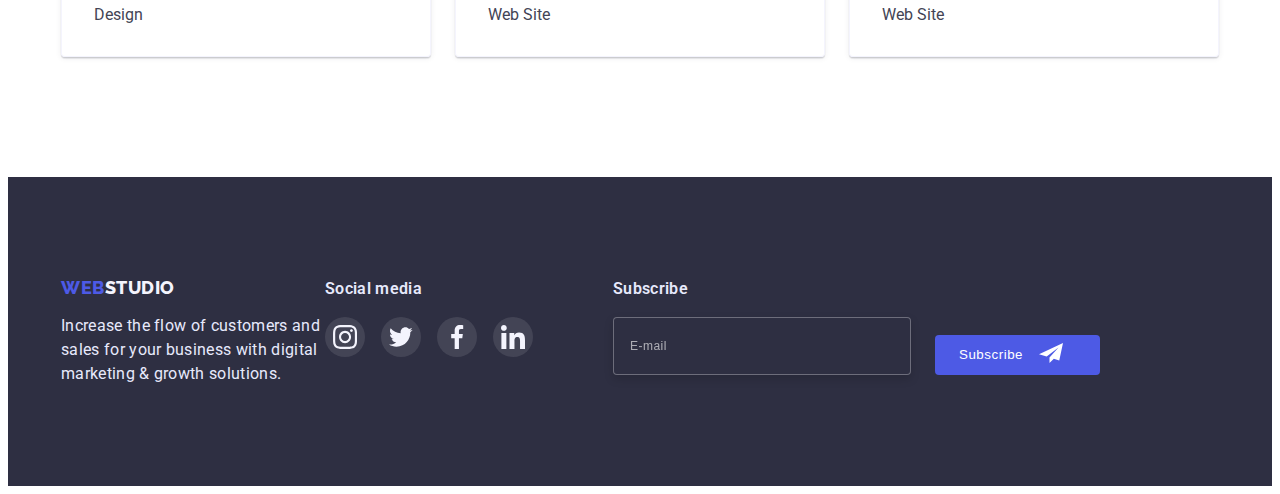
==== commit 9d0face4: "corrections_2" ====
--- a/portfolio.html
+++ b/portfolio.html
@@ -319,10 +319,11 @@
             </ul>
           </div>
           <!--   Subscribe form    -->
-          <form class="footer-block right-side">
-            <div class="set-line">
+          <div class="footer-block subscribe-margin">
+            <p class="fotter-title">Subscribe</p>
+            <form class="set-line">
+              <!-- <div class="set-line"> -->
               <label>
-                <b class="fotter-title">Subscribe</b>
                 <input
                   type="email"
                   name="email"
@@ -330,9 +331,9 @@
                   placeholder="E-mail"
                 />
               </label>
-              <button type="submit" class="Subscribe-btn">Subscribe</button>
-            </div>
-          </form>
+              <button type="submit" class="subscribe-btn">Subscribe</button>
+            </form>
+          </div>
         </div>
       </div>
     </footer>
--- a/css/styles.css
+++ b/css/styles.css
@@ -216,14 +216,18 @@
 }
 
 .appeal {
-    max-width: 264px;
+    width: 264px;
     line-height: 1.5;
     letter-spacing: 0.02em;
 }
 
 .footer-layout {
     display: flex;
-    gap: 120px;
+    /* gap: 120px; */
+}
+
+.social-margin{
+    margin-left: 120px;
 }
 
 .fotter-title {
@@ -945,14 +949,16 @@
 }
 
 /* Subscribe */
-.right-side {
-    margin-left: auto;
-}
+
 
 .set-line {
     display: flex;
     align-items: flex-end;
     gap: 24px;
+}
+
+.subscribe-margin{
+    margin-left: 80px;
 }
 
 .email {
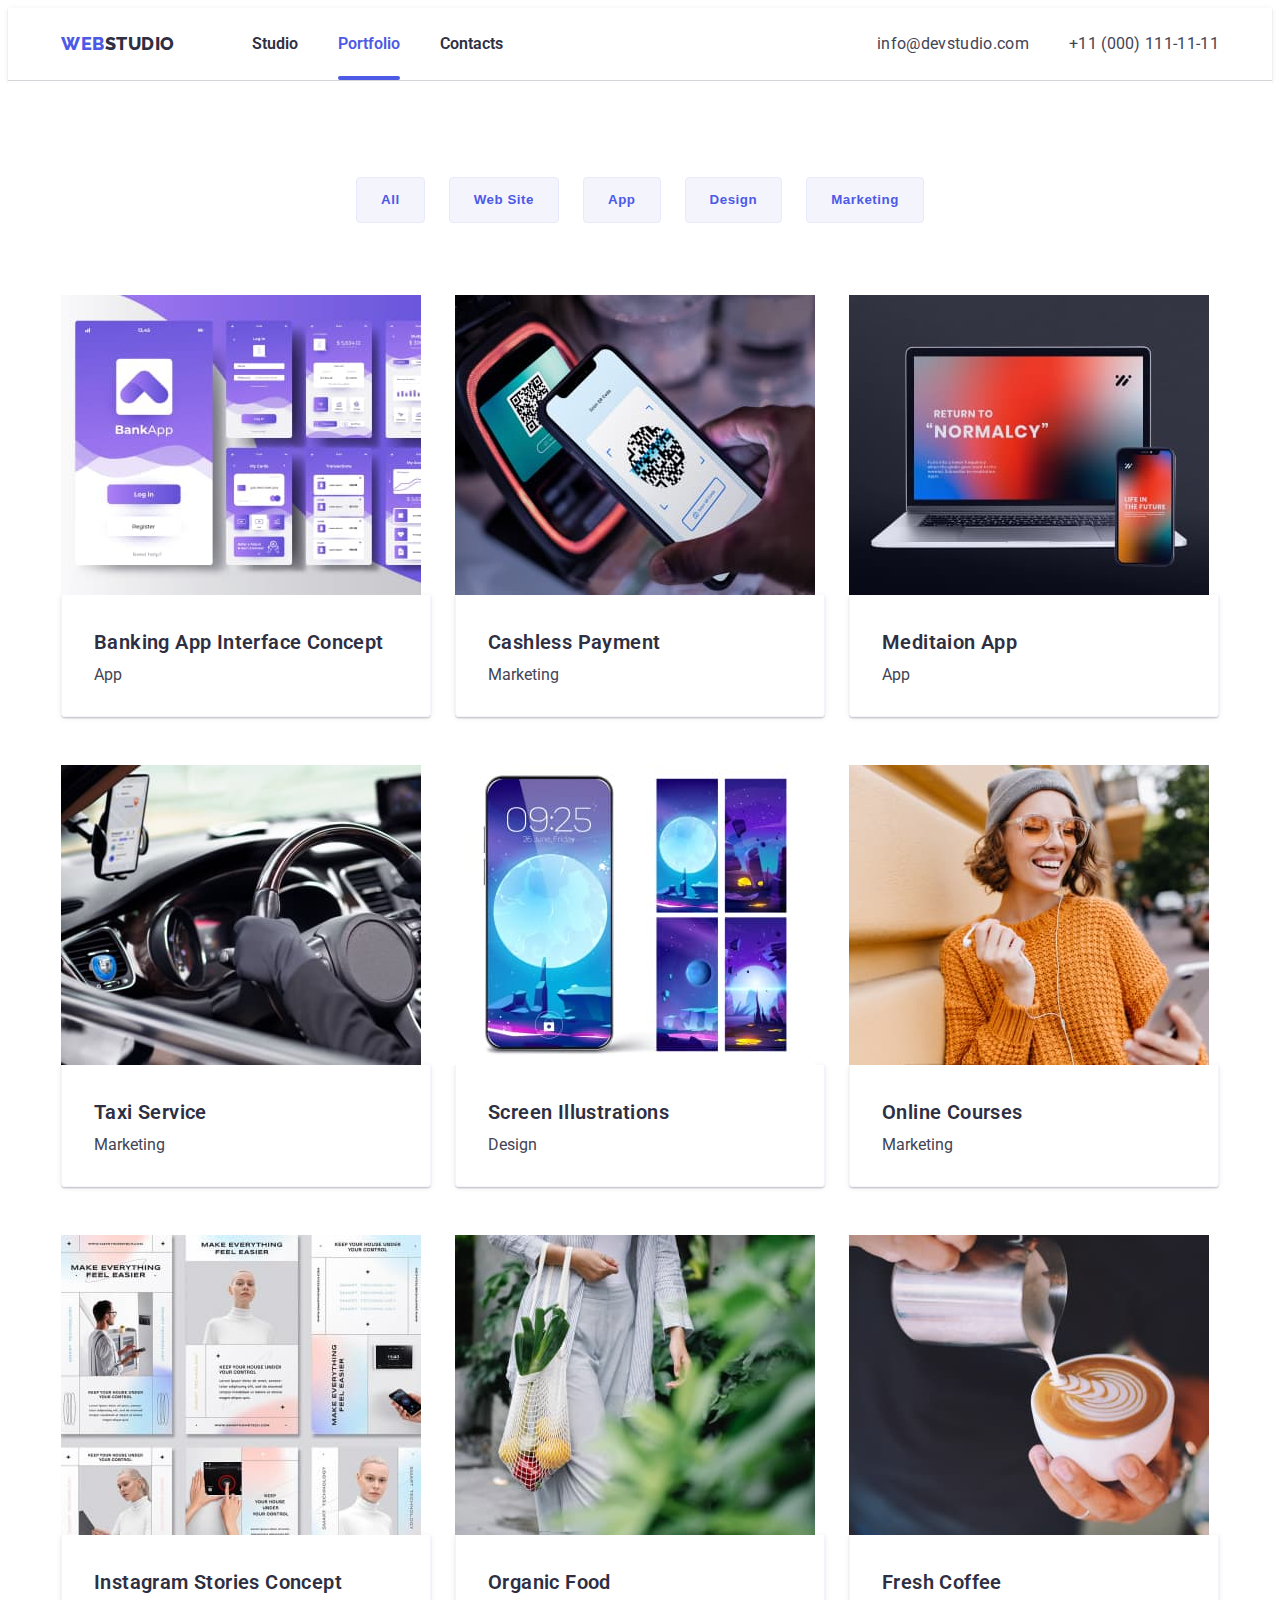
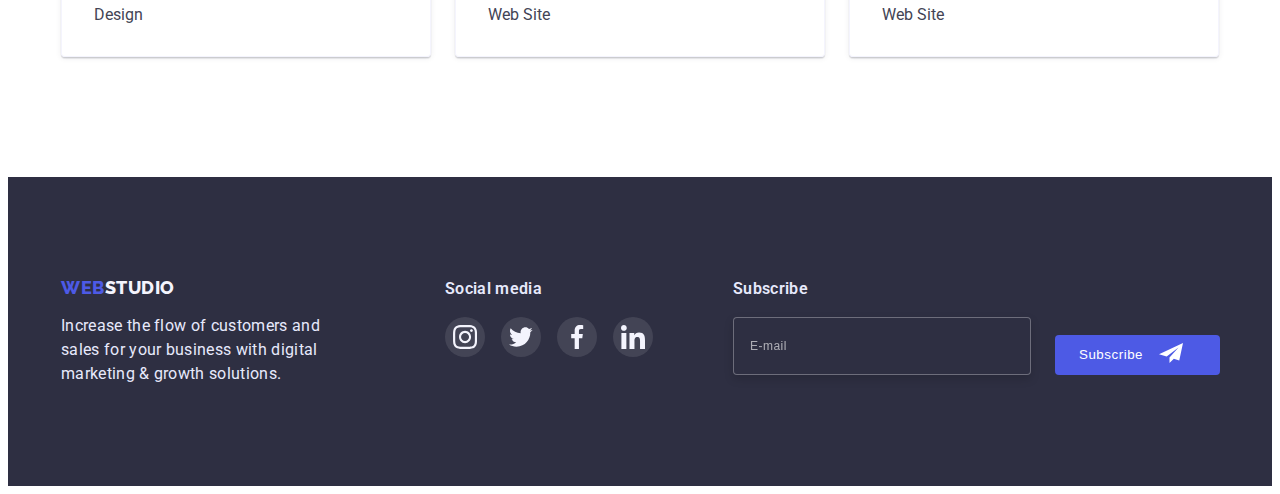
==== commit 6d766b62: "Update portfolio.html" ====
--- a/portfolio.html
+++ b/portfolio.html
@@ -285,7 +285,7 @@
               digital marketing & growth solutions.
             </p>
           </div>
-          <div class="footer-block">
+          <div class="footer-block social-margin">
             <b class="fotter-title">Social media</b>
             <ul class="list social-list">
               <li class="social-item">
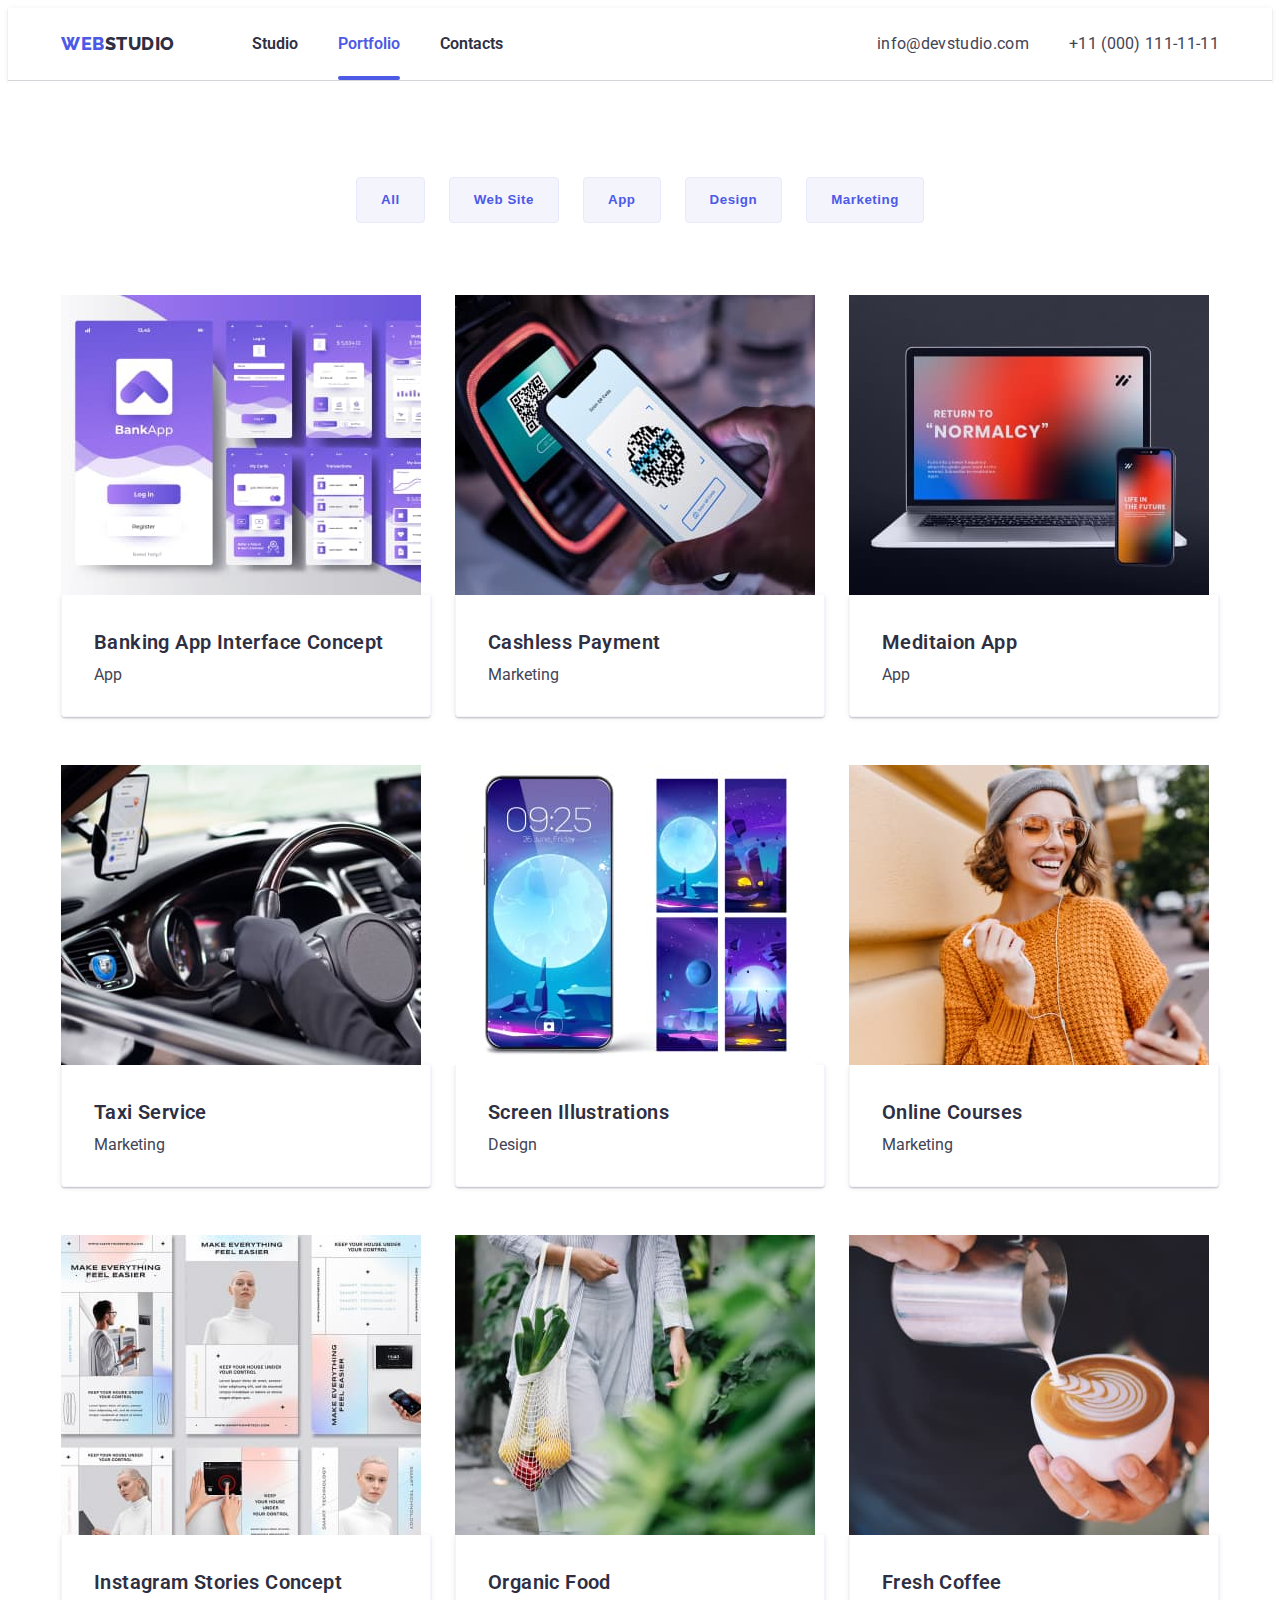
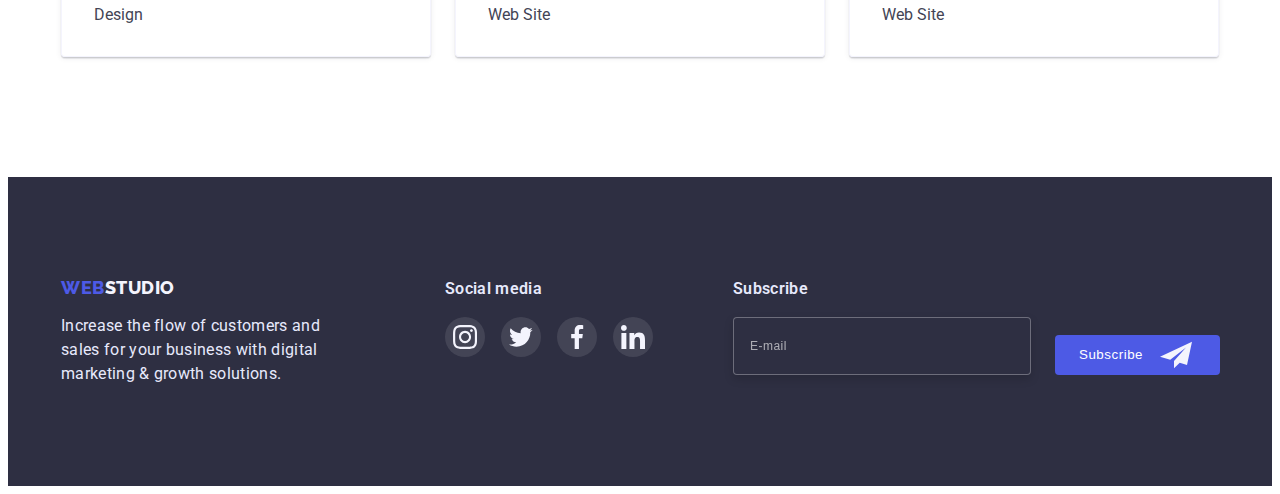
==== commit f4df1065: "corrections_5" ====
--- a/portfolio.html
+++ b/portfolio.html
@@ -331,7 +331,11 @@
                   placeholder="E-mail"
                 />
               </label>
-              <button type="submit" class="subscribe-btn">Subscribe</button>
+              <button type="submit" class="subscribe-btn">Subscribe
+                <svg class="subscribe-icon" width="34" height="32">
+                  <use href="./images/icons.svg#frame_3"></use>
+                </svg>
+              </button>
             </form>
           </div>
         </div>
--- a/css/styles.css
+++ b/css/styles.css
@@ -231,7 +231,7 @@
 }
 
 .fotter-title {
-    display: inline-block;
+    display: block;
 
     font-weight: 600;
     line-height: 1.5;
@@ -893,12 +893,6 @@
     border-radius: 3px;
 }
 
-/* .acceptance:checked.acceptance:focus + .acceptance-icon{
-    background-image: url(../images/checkbox_Default_big.svg);
-    border-radius: 3px;
-    background-origin: border-box;
-    border-color: transparent;
-} */
 
 .acceptance:checked.acceptance:hover.acceptance.focus + .acceptance-icon{
     background-color: var(--activ-btn-color);
@@ -1011,13 +1005,18 @@
     border-radius: 4px;
 }
 
-.subscribe-btn::after{
+/* .subscribe-btn::after{
     content: '';
     background-image: url(../images/icon%20send.svg);
     background-repeat: no-repeat;
     width: 24px;
 	height: 24px;
     margin-left: 16px;
+} */
+
+.subscribe-icon{
+    fill: var(--cloud);
+    margin-left: 16px;
 }
 
 .subscribe-btn:active{
